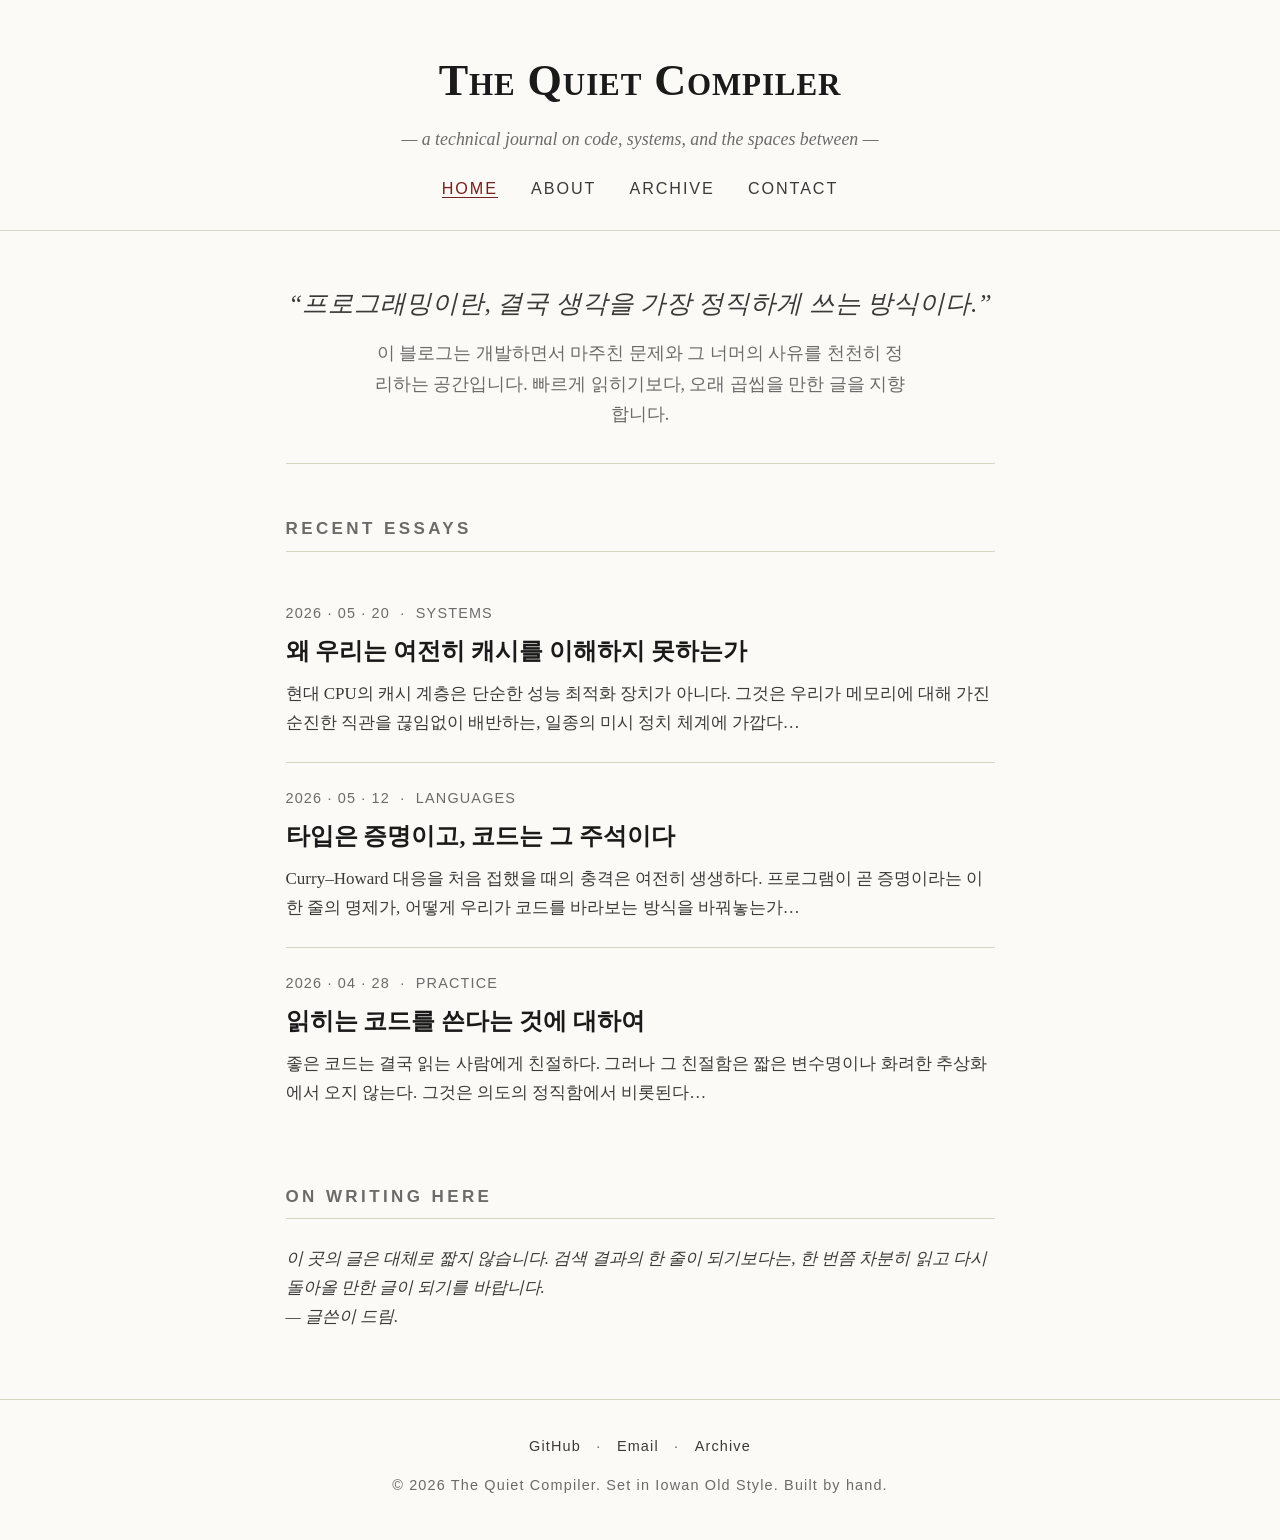
==== index.html @ c0830f88 "Add academic-style tech blog with home, about, archive and three sample posts Build a classic/academ" ====
<!DOCTYPE html>
<html lang="ko">
<head>
  <meta charset="UTF-8" />
  <meta name="viewport" content="width=device-width, initial-scale=1.0" />
  <title>The Quiet Compiler — A Technical Journal</title>
  <meta name="description" content="기술과 사유에 관한 개인 기록. 코드, 시스템, 그리고 그 사이의 여백에 대하여." />
  <link rel="stylesheet" href="assets/style.css" />
</head>
<body>

  <header class="site-header">
    <div class="container">
      <h1 class="site-title"><a href="index.html">The Quiet Compiler</a></h1>
      <p class="site-subtitle">— a technical journal on code, systems, and the spaces between —</p>
      <nav class="site-nav">
        <a href="index.html" class="active">Home</a>
        <a href="about.html">About</a>
        <a href="archive.html">Archive</a>
        <a href="mailto:hsprof.gong@gmail.com">Contact</a>
      </nav>
    </div>
  </header>

  <main class="container">

    <section class="hero">
      <h2>“프로그래밍이란, 결국 생각을 가장 정직하게 쓰는 방식이다.”</h2>
      <p>이 블로그는 개발하면서 마주친 문제와 그 너머의 사유를 천천히 정리하는 공간입니다.
         빠르게 읽히기보다, 오래 곱씹을 만한 글을 지향합니다.</p>
    </section>

    <h3 class="section-title">Recent Essays</h3>

    <ul class="post-list">
      <li>
        <div class="post-meta">2026 · 05 · 20 &nbsp;·&nbsp; Systems</div>
        <h2 class="post-title"><a href="posts/post-1.html">왜 우리는 여전히 캐시를 이해하지 못하는가</a></h2>
        <p class="post-excerpt">
          현대 CPU의 캐시 계층은 단순한 성능 최적화 장치가 아니다. 그것은 우리가 메모리에 대해 가진
          순진한 직관을 끊임없이 배반하는, 일종의 미시 정치 체계에 가깝다…
        </p>
      </li>

      <li>
        <div class="post-meta">2026 · 05 · 12 &nbsp;·&nbsp; Languages</div>
        <h2 class="post-title"><a href="posts/post-2.html">타입은 증명이고, 코드는 그 주석이다</a></h2>
        <p class="post-excerpt">
          Curry–Howard 대응을 처음 접했을 때의 충격은 여전히 생생하다. 프로그램이 곧 증명이라는
          이 한 줄의 명제가, 어떻게 우리가 코드를 바라보는 방식을 바꿔놓는가…
        </p>
      </li>

      <li>
        <div class="post-meta">2026 · 04 · 28 &nbsp;·&nbsp; Practice</div>
        <h2 class="post-title"><a href="posts/post-3.html">읽히는 코드를 쓴다는 것에 대하여</a></h2>
        <p class="post-excerpt">
          좋은 코드는 결국 읽는 사람에게 친절하다. 그러나 그 친절함은 짧은 변수명이나 화려한
          추상화에서 오지 않는다. 그것은 의도의 정직함에서 비롯된다…
        </p>
      </li>
    </ul>

    <h3 class="section-title">On Writing Here</h3>
    <p style="color: var(--ink-soft); font-style: italic;">
      이 곳의 글은 대체로 짧지 않습니다. 검색 결과의 한 줄이 되기보다는,
      한 번쯤 차분히 읽고 다시 돌아올 만한 글이 되기를 바랍니다.
      <br />— 글쓴이 드림.
    </p>

  </main>

  <footer class="site-footer">
    <div class="container">
      <div class="social">
        <a href="https://github.com/hsprofgong-sudo">GitHub</a> ·
        <a href="mailto:hsprof.gong@gmail.com">Email</a> ·
        <a href="archive.html">Archive</a>
      </div>
      <div>© 2026 The Quiet Compiler. Set in Iowan Old Style. Built by hand.</div>
    </div>
  </footer>

</body>
</html>
---- assets/style.css ----
/* ===== Academic / Classic Tech Blog Theme ===== */

:root {
  --bg: #fbfaf6;
  --paper: #ffffff;
  --ink: #1a1a1a;
  --ink-soft: #3a3a3a;
  --muted: #6b6b6b;
  --rule: #d8d4c4;
  --accent: #7a1f1f;
  --accent-soft: #9a3a3a;
  --code-bg: #f1ede2;
  --max-width: 760px;
}

* { box-sizing: border-box; }

html {
  font-size: 17px;
  scroll-behavior: smooth;
}

body {
  margin: 0;
  background: var(--bg);
  color: var(--ink);
  font-family: "Iowan Old Style", "Palatino Linotype", "Book Antiqua", Palatino, Georgia, "Times New Roman", serif;
  line-height: 1.7;
  -webkit-font-smoothing: antialiased;
  text-rendering: optimizeLegibility;
}

a {
  color: var(--accent);
  text-decoration: none;
  border-bottom: 1px solid transparent;
  transition: border-color 0.15s ease, color 0.15s ease;
}

a:hover {
  color: var(--accent-soft);
  border-bottom-color: var(--accent-soft);
}

/* ===== Layout ===== */

.container {
  max-width: var(--max-width);
  margin: 0 auto;
  padding: 0 1.5rem;
}

header.site-header {
  border-bottom: 1px solid var(--rule);
  padding: 2.5rem 0 1.5rem;
  margin-bottom: 3rem;
  text-align: center;
}

header.site-header .site-title {
  font-size: 2.6rem;
  font-weight: 700;
  letter-spacing: 0.02em;
  margin: 0;
  font-variant: small-caps;
}

header.site-header .site-title a {
  color: var(--ink);
  border-bottom: none;
}

header.site-header .site-subtitle {
  font-style: italic;
  color: var(--muted);
  margin: 0.4rem 0 1.2rem;
  font-size: 1.05rem;
}

nav.site-nav {
  margin-top: 0.6rem;
}

nav.site-nav a {
  margin: 0 0.85rem;
  font-size: 0.95rem;
  color: var(--ink-soft);
  text-transform: uppercase;
  letter-spacing: 0.12em;
  font-family: "Optima", "Gill Sans", "Trebuchet MS", sans-serif;
}

nav.site-nav a.active,
nav.site-nav a:hover {
  color: var(--accent);
  border-bottom-color: var(--accent);
}

/* ===== Hero / Intro ===== */

.hero {
  text-align: center;
  margin-bottom: 3rem;
  padding: 0 0 2rem;
  border-bottom: 1px double var(--rule);
}

.hero h2 {
  font-size: 1.5rem;
  font-style: italic;
  font-weight: 400;
  color: var(--ink-soft);
  margin: 0 0 0.8rem;
}

.hero p {
  color: var(--muted);
  font-size: 1.05rem;
  max-width: 540px;
  margin: 0 auto;
}

/* ===== Post list ===== */

.section-title {
  font-size: 1rem;
  text-transform: uppercase;
  letter-spacing: 0.2em;
  color: var(--muted);
  border-bottom: 1px solid var(--rule);
  padding-bottom: 0.4rem;
  margin: 3rem 0 1.5rem;
  font-family: "Optima", "Gill Sans", sans-serif;
}

.post-list {
  list-style: none;
  padding: 0;
  margin: 0;
}

.post-list li {
  padding: 1.4rem 0;
  border-bottom: 1px solid var(--rule);
}

.post-list li:last-child {
  border-bottom: none;
}

.post-list .post-meta {
  font-size: 0.85rem;
  color: var(--muted);
  letter-spacing: 0.08em;
  text-transform: uppercase;
  font-family: "Optima", "Gill Sans", sans-serif;
  margin-bottom: 0.3rem;
}

.post-list .post-title {
  font-size: 1.4rem;
  margin: 0.1rem 0 0.5rem;
  font-weight: 600;
}

.post-list .post-title a {
  color: var(--ink);
  border-bottom: none;
}

.post-list .post-title a:hover {
  color: var(--accent);
}

.post-list .post-excerpt {
  color: var(--ink-soft);
  margin: 0;
  font-size: 1rem;
}

/* ===== Article / Post page ===== */

article.post {
  padding: 1rem 0 3rem;
}

article.post header {
  text-align: center;
  margin-bottom: 2.5rem;
  padding-bottom: 1.5rem;
  border-bottom: 1px solid var(--rule);
}

article.post header h1 {
  font-size: 2.2rem;
  line-height: 1.25;
  margin: 0 0 0.6rem;
  font-weight: 700;
}

article.post header .meta {
  color: var(--muted);
  font-size: 0.9rem;
  letter-spacing: 0.12em;
  text-transform: uppercase;
  font-family: "Optima", "Gill Sans", sans-serif;
}

article.post p {
  margin: 0 0 1.2rem;
  text-align: justify;
  hyphens: auto;
}

article.post p:first-of-type::first-letter {
  font-size: 3.4rem;
  float: left;
  line-height: 1;
  padding: 0.3rem 0.6rem 0 0;
  font-weight: 700;
  color: var(--accent);
  font-family: "Iowan Old Style", Georgia, serif;
}

article.post h2 {
  font-size: 1.5rem;
  margin: 2.4rem 0 0.8rem;
  border-bottom: 1px solid var(--rule);
  padding-bottom: 0.3rem;
}

article.post h3 {
  font-size: 1.2rem;
  margin: 1.8rem 0 0.6rem;
  font-style: italic;
}

article.post blockquote {
  border-left: 3px solid var(--accent);
  margin: 1.5rem 0;
  padding: 0.4rem 1.2rem;
  color: var(--ink-soft);
  font-style: italic;
  background: rgba(122, 31, 31, 0.03);
}

article.post code {
  font-family: "SF Mono", "Menlo", Consolas, monospace;
  background: var(--code-bg);
  padding: 0.1rem 0.35rem;
  border-radius: 3px;
  font-size: 0.9em;
}

article.post pre {
  background: var(--code-bg);
  border: 1px solid var(--rule);
  border-radius: 4px;
  padding: 1rem 1.2rem;
  overflow-x: auto;
  font-size: 0.9rem;
  line-height: 1.55;
}

article.post pre code {
  background: transparent;
  padding: 0;
}

article.post ul, article.post ol {
  margin: 0 0 1.2rem;
  padding-left: 1.6rem;
}

article.post li {
  margin-bottom: 0.4rem;
}

article.post hr {
  border: none;
  text-align: center;
  margin: 2.5rem 0;
}

article.post hr::after {
  content: "❦";
  color: var(--accent);
  font-size: 1.3rem;
}

.post-footer {
  margin-top: 3rem;
  padding-top: 1.5rem;
  border-top: 1px solid var(--rule);
  text-align: center;
  font-family: "Optima", "Gill Sans", sans-serif;
  font-size: 0.9rem;
  letter-spacing: 0.1em;
  text-transform: uppercase;
}

/* ===== About page ===== */

.about-page h1 {
  font-size: 2rem;
  text-align: center;
  margin-bottom: 0.4rem;
}

.about-page .lead {
  text-align: center;
  font-style: italic;
  color: var(--muted);
  margin-bottom: 2.5rem;
}

.about-grid {
  display: grid;
  grid-template-columns: 1fr;
  gap: 1.5rem;
  margin-top: 2rem;
}

.about-card {
  border: 1px solid var(--rule);
  padding: 1.2rem 1.5rem;
  background: var(--paper);
}

.about-card h3 {
  margin: 0 0 0.6rem;
  font-size: 1.1rem;
  font-variant: small-caps;
  letter-spacing: 0.08em;
  color: var(--accent);
}

.about-card p, .about-card ul {
  margin: 0;
  color: var(--ink-soft);
  font-size: 0.98rem;
}

.about-card ul {
  padding-left: 1.2rem;
}

/* ===== Footer ===== */

footer.site-footer {
  margin-top: 4rem;
  padding: 2rem 0 2.5rem;
  border-top: 1px solid var(--rule);
  text-align: center;
  color: var(--muted);
  font-size: 0.85rem;
  font-family: "Optima", "Gill Sans", sans-serif;
  letter-spacing: 0.08em;
}

footer.site-footer .social {
  margin-bottom: 0.8rem;
}

footer.site-footer .social a {
  margin: 0 0.6rem;
  color: var(--ink-soft);
}

/* ===== Responsive ===== */

@media (max-width: 600px) {
  html { font-size: 16px; }
  header.site-header .site-title { font-size: 2rem; }
  article.post header h1 { font-size: 1.7rem; }
  nav.site-nav a { margin: 0 0.5rem; font-size: 0.85rem; }
}
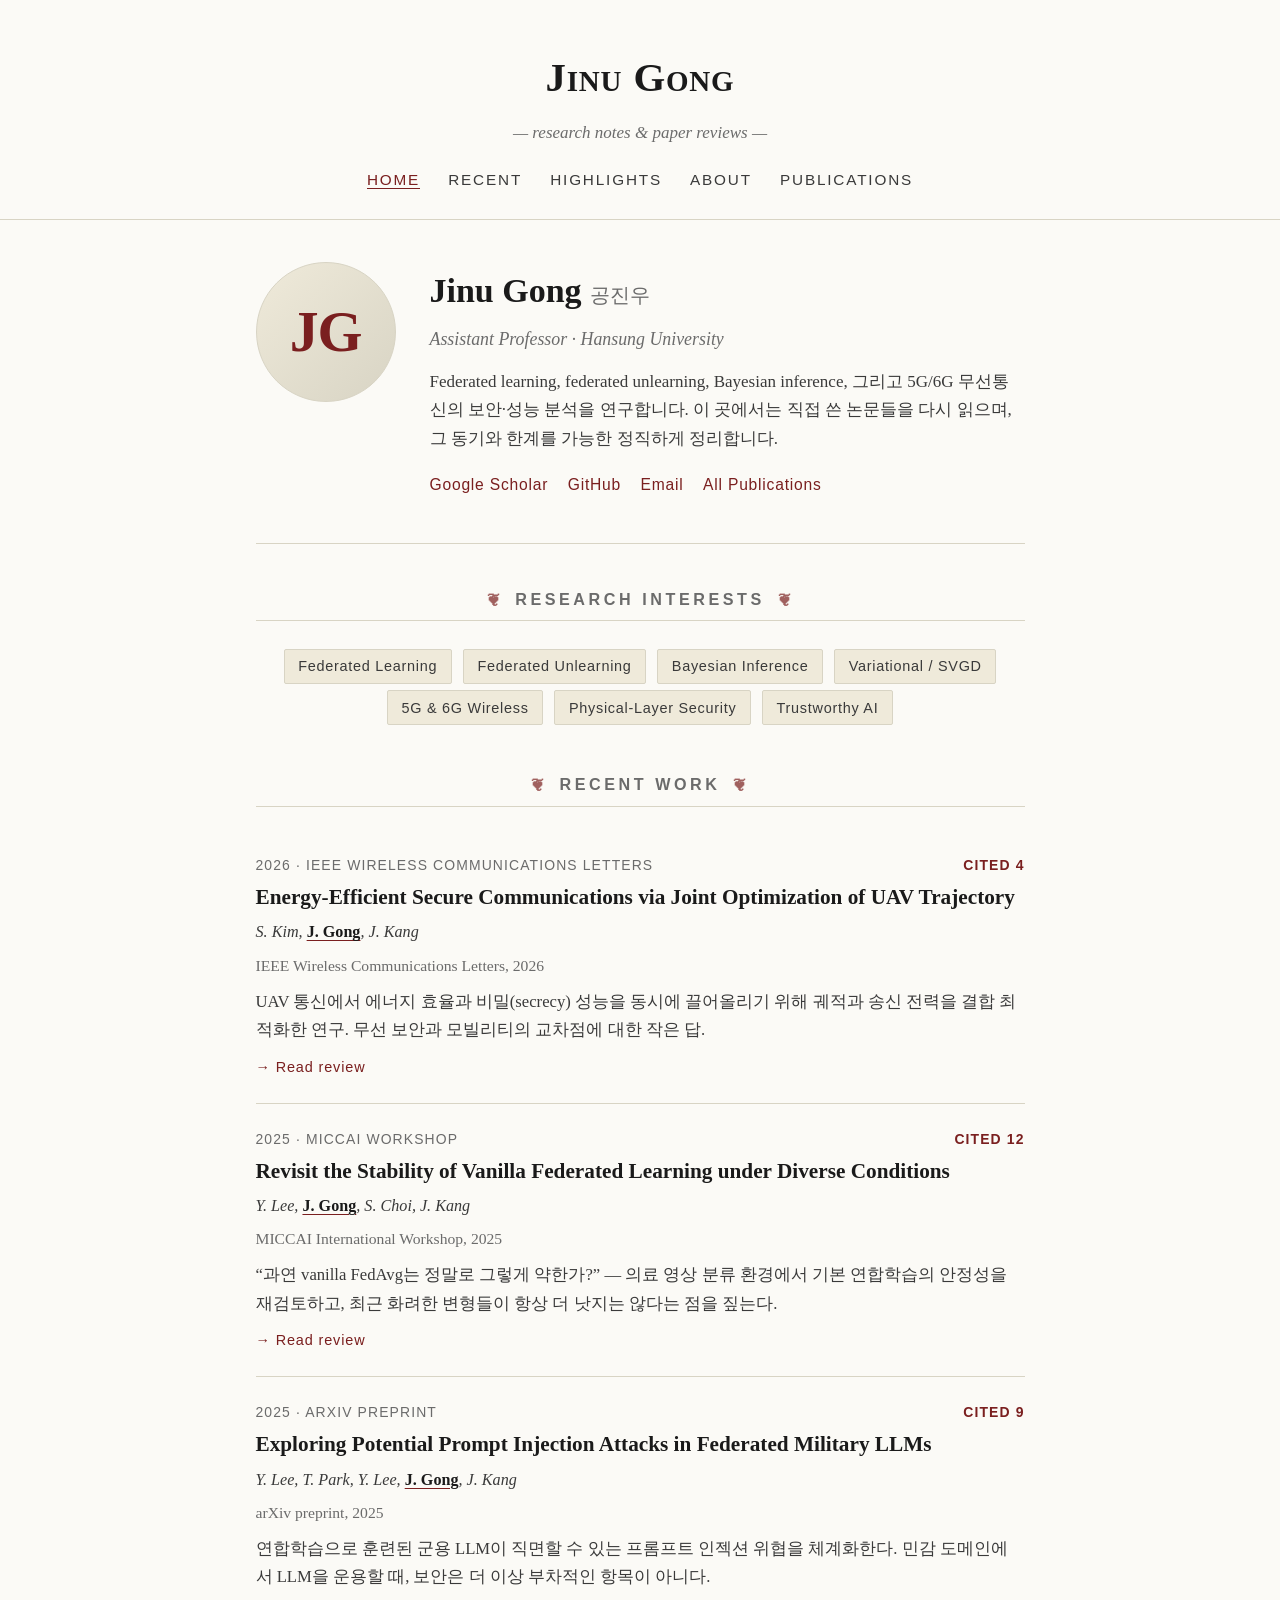
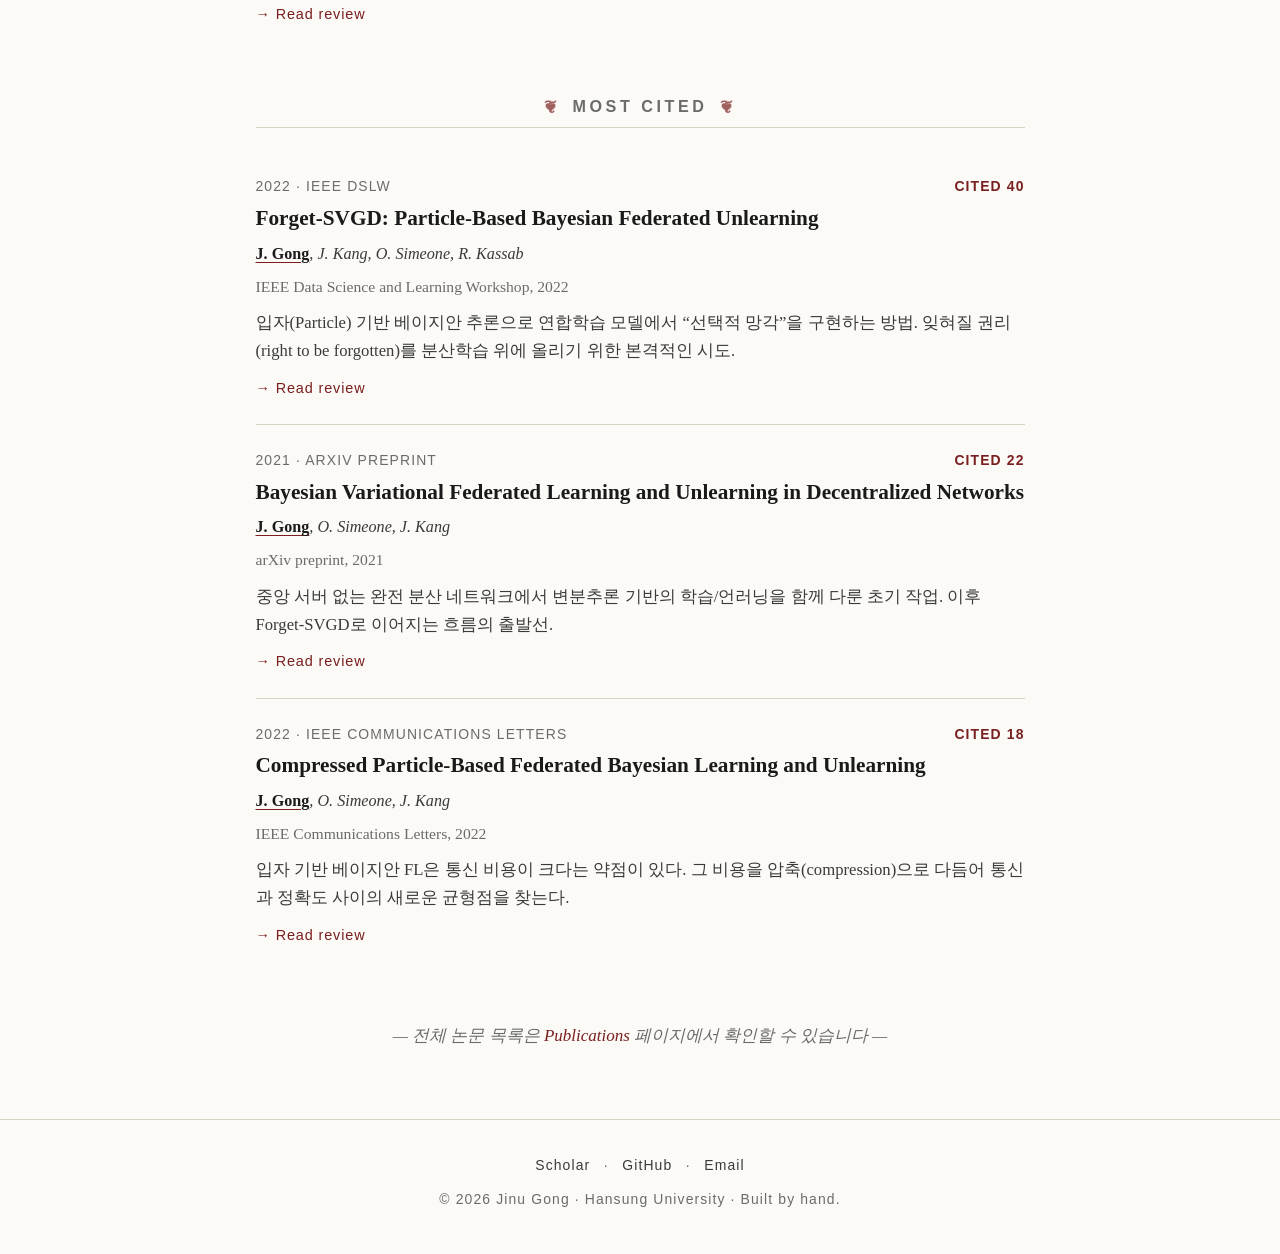
==== commit 8b6e787b: "Rebuild site as researcher homepage with paper reviews Replace the generic tech-blog scaffold with a" ====
--- a/index.html
+++ b/index.html
@@ -3,69 +3,184 @@
 <head>
   <meta charset="UTF-8" />
   <meta name="viewport" content="width=device-width, initial-scale=1.0" />
-  <title>The Quiet Compiler — A Technical Journal</title>
-  <meta name="description" content="기술과 사유에 관한 개인 기록. 코드, 시스템, 그리고 그 사이의 여백에 대하여." />
+  <title>Jinu Gong — Research Reviews</title>
+  <meta name="description" content="Jinu Gong (공진우) — Assistant Professor, Hansung University. Federated learning, unlearning, Bayesian learning, 5G/6G." />
   <link rel="stylesheet" href="assets/style.css" />
 </head>
 <body>
 
   <header class="site-header">
     <div class="container">
-      <h1 class="site-title"><a href="index.html">The Quiet Compiler</a></h1>
-      <p class="site-subtitle">— a technical journal on code, systems, and the spaces between —</p>
+      <h1 class="site-title"><a href="index.html">Jinu Gong</a></h1>
+      <p class="site-subtitle">— research notes &amp; paper reviews —</p>
       <nav class="site-nav">
         <a href="index.html" class="active">Home</a>
+        <a href="recent.html">Recent</a>
+        <a href="highlights.html">Highlights</a>
         <a href="about.html">About</a>
-        <a href="archive.html">Archive</a>
-        <a href="mailto:hsprof.gong@gmail.com">Contact</a>
+        <a href="archive.html">Publications</a>
       </nav>
     </div>
   </header>
 
   <main class="container">
 
-    <section class="hero">
-      <h2>“프로그래밍이란, 결국 생각을 가장 정직하게 쓰는 방식이다.”</h2>
-      <p>이 블로그는 개발하면서 마주친 문제와 그 너머의 사유를 천천히 정리하는 공간입니다.
-         빠르게 읽히기보다, 오래 곱씹을 만한 글을 지향합니다.</p>
+    <section class="profile">
+      <div class="avatar">JG</div>
+      <div>
+        <h1>Jinu Gong <span style="color: var(--muted); font-weight: 400; font-size: 1.2rem;">공진우</span></h1>
+        <p class="role">Assistant Professor · Hansung University</p>
+        <p class="bio">
+          Federated learning, federated unlearning, Bayesian inference, 그리고
+          5G/6G 무선통신의 보안·성능 분석을 연구합니다. 이 곳에서는 직접 쓴
+          논문들을 다시 읽으며, 그 동기와 한계를 가능한 정직하게 정리합니다.
+        </p>
+        <div class="links">
+          <a href="https://scholar.google.com/citations?user=gPl6uq4AAAAJ" target="_blank" rel="noopener">Google Scholar</a>
+          <a href="https://github.com/hsprofgong-sudo">GitHub</a>
+          <a href="mailto:hsprof.gong@gmail.com">Email</a>
+          <a href="archive.html">All Publications</a>
+        </div>
+      </div>
     </section>
 
-    <h3 class="section-title">Recent Essays</h3>
-
-    <ul class="post-list">
-      <li>
-        <div class="post-meta">2026 · 05 · 20 &nbsp;·&nbsp; Systems</div>
-        <h2 class="post-title"><a href="posts/post-1.html">왜 우리는 여전히 캐시를 이해하지 못하는가</a></h2>
-        <p class="post-excerpt">
-          현대 CPU의 캐시 계층은 단순한 성능 최적화 장치가 아니다. 그것은 우리가 메모리에 대해 가진
-          순진한 직관을 끊임없이 배반하는, 일종의 미시 정치 체계에 가깝다…
-        </p>
-      </li>
-
-      <li>
-        <div class="post-meta">2026 · 05 · 12 &nbsp;·&nbsp; Languages</div>
-        <h2 class="post-title"><a href="posts/post-2.html">타입은 증명이고, 코드는 그 주석이다</a></h2>
-        <p class="post-excerpt">
-          Curry–Howard 대응을 처음 접했을 때의 충격은 여전히 생생하다. 프로그램이 곧 증명이라는
-          이 한 줄의 명제가, 어떻게 우리가 코드를 바라보는 방식을 바꿔놓는가…
-        </p>
-      </li>
-
-      <li>
-        <div class="post-meta">2026 · 04 · 28 &nbsp;·&nbsp; Practice</div>
-        <h2 class="post-title"><a href="posts/post-3.html">읽히는 코드를 쓴다는 것에 대하여</a></h2>
-        <p class="post-excerpt">
-          좋은 코드는 결국 읽는 사람에게 친절하다. 그러나 그 친절함은 짧은 변수명이나 화려한
-          추상화에서 오지 않는다. 그것은 의도의 정직함에서 비롯된다…
-        </p>
-      </li>
+    <h2 class="section-title">Research Interests</h2>
+    <div class="interests">
+      <span class="pill">Federated Learning</span>
+      <span class="pill">Federated Unlearning</span>
+      <span class="pill">Bayesian Inference</span>
+      <span class="pill">Variational / SVGD</span>
+      <span class="pill">5G &amp; 6G Wireless</span>
+      <span class="pill">Physical-Layer Security</span>
+      <span class="pill">Trustworthy AI</span>
+    </div>
+
+    <h2 class="section-title">Recent Work</h2>
+    <ul class="paper-list">
+
+      <li>
+        <div class="paper-meta">
+          <span>2026 · IEEE Wireless Communications Letters</span>
+          <span class="citations">cited 4</span>
+        </div>
+        <h3 class="paper-title">
+          <a href="papers/recent-1.html">Energy-Efficient Secure Communications via Joint Optimization of UAV Trajectory</a>
+        </h3>
+        <p class="paper-authors">S. Kim, <em>J. Gong</em>, J. Kang</p>
+        <p class="paper-venue">IEEE Wireless Communications Letters, 2026</p>
+        <p class="paper-summary">
+          UAV 통신에서 에너지 효율과 비밀(secrecy) 성능을 동시에 끌어올리기 위해
+          궤적과 송신 전력을 결합 최적화한 연구. 무선 보안과 모빌리티의 교차점에 대한 작은 답.
+        </p>
+        <div class="paper-actions">
+          <a href="papers/recent-1.html">→ Read review</a>
+        </div>
+      </li>
+
+      <li>
+        <div class="paper-meta">
+          <span>2025 · MICCAI Workshop</span>
+          <span class="citations">cited 12</span>
+        </div>
+        <h3 class="paper-title">
+          <a href="papers/recent-2.html">Revisit the Stability of Vanilla Federated Learning under Diverse Conditions</a>
+        </h3>
+        <p class="paper-authors">Y. Lee, <em>J. Gong</em>, S. Choi, J. Kang</p>
+        <p class="paper-venue">MICCAI International Workshop, 2025</p>
+        <p class="paper-summary">
+          “과연 vanilla FedAvg는 정말로 그렇게 약한가?” — 의료 영상 분류 환경에서
+          기본 연합학습의 안정성을 재검토하고, 최근 화려한 변형들이 항상 더 낫지는 않다는 점을 짚는다.
+        </p>
+        <div class="paper-actions">
+          <a href="papers/recent-2.html">→ Read review</a>
+        </div>
+      </li>
+
+      <li>
+        <div class="paper-meta">
+          <span>2025 · arXiv preprint</span>
+          <span class="citations">cited 9</span>
+        </div>
+        <h3 class="paper-title">
+          <a href="papers/recent-3.html">Exploring Potential Prompt Injection Attacks in Federated Military LLMs</a>
+        </h3>
+        <p class="paper-authors">Y. Lee, T. Park, Y. Lee, <em>J. Gong</em>, J. Kang</p>
+        <p class="paper-venue">arXiv preprint, 2025</p>
+        <p class="paper-summary">
+          연합학습으로 훈련된 군용 LLM이 직면할 수 있는 프롬프트 인젝션 위협을 체계화한다.
+          민감 도메인에서 LLM을 운용할 때, 보안은 더 이상 부차적인 항목이 아니다.
+        </p>
+        <div class="paper-actions">
+          <a href="papers/recent-3.html">→ Read review</a>
+        </div>
+      </li>
+
     </ul>
 
-    <h3 class="section-title">On Writing Here</h3>
-    <p style="color: var(--ink-soft); font-style: italic;">
-      이 곳의 글은 대체로 짧지 않습니다. 검색 결과의 한 줄이 되기보다는,
-      한 번쯤 차분히 읽고 다시 돌아올 만한 글이 되기를 바랍니다.
-      <br />— 글쓴이 드림.
+    <h2 class="section-title">Most Cited</h2>
+    <ul class="paper-list">
+
+      <li>
+        <div class="paper-meta">
+          <span>2022 · IEEE DSLW</span>
+          <span class="citations">cited 40</span>
+        </div>
+        <h3 class="paper-title">
+          <a href="papers/cited-1.html">Forget-SVGD: Particle-Based Bayesian Federated Unlearning</a>
+        </h3>
+        <p class="paper-authors"><em>J. Gong</em>, J. Kang, O. Simeone, R. Kassab</p>
+        <p class="paper-venue">IEEE Data Science and Learning Workshop, 2022</p>
+        <p class="paper-summary">
+          입자(Particle) 기반 베이지안 추론으로 연합학습 모델에서 “선택적 망각”을 구현하는 방법.
+          잊혀질 권리(right to be forgotten)를 분산학습 위에 올리기 위한 본격적인 시도.
+        </p>
+        <div class="paper-actions">
+          <a href="papers/cited-1.html">→ Read review</a>
+        </div>
+      </li>
+
+      <li>
+        <div class="paper-meta">
+          <span>2021 · arXiv preprint</span>
+          <span class="citations">cited 22</span>
+        </div>
+        <h3 class="paper-title">
+          <a href="papers/cited-2.html">Bayesian Variational Federated Learning and Unlearning in Decentralized Networks</a>
+        </h3>
+        <p class="paper-authors"><em>J. Gong</em>, O. Simeone, J. Kang</p>
+        <p class="paper-venue">arXiv preprint, 2021</p>
+        <p class="paper-summary">
+          중앙 서버 없는 완전 분산 네트워크에서 변분추론 기반의 학습/언러닝을 함께 다룬 초기 작업.
+          이후 Forget-SVGD로 이어지는 흐름의 출발선.
+        </p>
+        <div class="paper-actions">
+          <a href="papers/cited-2.html">→ Read review</a>
+        </div>
+      </li>
+
+      <li>
+        <div class="paper-meta">
+          <span>2022 · IEEE Communications Letters</span>
+          <span class="citations">cited 18</span>
+        </div>
+        <h3 class="paper-title">
+          <a href="papers/cited-3.html">Compressed Particle-Based Federated Bayesian Learning and Unlearning</a>
+        </h3>
+        <p class="paper-authors"><em>J. Gong</em>, O. Simeone, J. Kang</p>
+        <p class="paper-venue">IEEE Communications Letters, 2022</p>
+        <p class="paper-summary">
+          입자 기반 베이지안 FL은 통신 비용이 크다는 약점이 있다.
+          그 비용을 압축(compression)으로 다듬어 통신과 정확도 사이의 새로운 균형점을 찾는다.
+        </p>
+        <div class="paper-actions">
+          <a href="papers/cited-3.html">→ Read review</a>
+        </div>
+      </li>
+
+    </ul>
+
+    <p style="text-align: center; margin-top: 3rem; color: var(--muted); font-style: italic;">
+      — 전체 논문 목록은 <a href="archive.html">Publications</a> 페이지에서 확인할 수 있습니다 —
     </p>
 
   </main>
@@ -73,11 +188,11 @@
   <footer class="site-footer">
     <div class="container">
       <div class="social">
+        <a href="https://scholar.google.com/citations?user=gPl6uq4AAAAJ" target="_blank" rel="noopener">Scholar</a> ·
         <a href="https://github.com/hsprofgong-sudo">GitHub</a> ·
-        <a href="mailto:hsprof.gong@gmail.com">Email</a> ·
-        <a href="archive.html">Archive</a>
+        <a href="mailto:hsprof.gong@gmail.com">Email</a>
       </div>
-      <div>© 2026 The Quiet Compiler. Set in Iowan Old Style. Built by hand.</div>
+      <div>© 2026 Jinu Gong · Hansung University · Built by hand.</div>
     </div>
   </footer>
 
--- a/assets/style.css
+++ b/assets/style.css
@@ -1,4 +1,4 @@
-/* ===== Academic / Classic Tech Blog Theme ===== */
+/* ===== Academic / Classic Researcher Homepage Theme ===== */
 
 :root {
   --bg: #fbfaf6;
@@ -10,7 +10,8 @@
   --accent: #7a1f1f;
   --accent-soft: #9a3a3a;
   --code-bg: #f1ede2;
-  --max-width: 760px;
+  --tag-bg: #efeada;
+  --max-width: 820px;
 }
 
 * { box-sizing: border-box; }
@@ -52,13 +53,13 @@
 
 header.site-header {
   border-bottom: 1px solid var(--rule);
-  padding: 2.5rem 0 1.5rem;
-  margin-bottom: 3rem;
+  padding: 2.5rem 0 1.4rem;
+  margin-bottom: 2.5rem;
   text-align: center;
 }
 
 header.site-header .site-title {
-  font-size: 2.6rem;
+  font-size: 2.4rem;
   font-weight: 700;
   letter-spacing: 0.02em;
   margin: 0;
@@ -73,17 +74,17 @@
 header.site-header .site-subtitle {
   font-style: italic;
   color: var(--muted);
-  margin: 0.4rem 0 1.2rem;
-  font-size: 1.05rem;
+  margin: 0.4rem 0 1.1rem;
+  font-size: 1rem;
 }
 
 nav.site-nav {
-  margin-top: 0.6rem;
+  margin-top: 0.5rem;
 }
 
 nav.site-nav a {
-  margin: 0 0.85rem;
-  font-size: 0.95rem;
+  margin: 0 0.7rem;
+  font-size: 0.9rem;
   color: var(--ink-soft);
   text-transform: uppercase;
   letter-spacing: 0.12em;
@@ -96,199 +97,352 @@
   border-bottom-color: var(--accent);
 }
 
-/* ===== Hero / Intro ===== */
-
-.hero {
-  text-align: center;
-  margin-bottom: 3rem;
-  padding: 0 0 2rem;
+/* ===== Profile / Hero ===== */
+
+.profile {
+  display: grid;
+  grid-template-columns: 140px 1fr;
+  gap: 2rem;
+  align-items: start;
+  padding-bottom: 2.5rem;
+  margin-bottom: 2.5rem;
   border-bottom: 1px double var(--rule);
 }
 
-.hero h2 {
-  font-size: 1.5rem;
-  font-style: italic;
-  font-weight: 400;
-  color: var(--ink-soft);
+.profile .avatar {
+  width: 140px;
+  height: 140px;
+  border-radius: 50%;
+  background: linear-gradient(135deg, #efeada 0%, #d8d4c4 100%);
+  display: flex;
+  align-items: center;
+  justify-content: center;
+  font-family: "Iowan Old Style", Georgia, serif;
+  font-size: 3.4rem;
+  color: var(--accent);
+  font-weight: 700;
+  border: 1px solid var(--rule);
+  font-variant: small-caps;
+  letter-spacing: -0.02em;
+}
+
+.profile h1 {
+  margin: 0 0 0.2rem;
+  font-size: 2rem;
+  font-weight: 700;
+}
+
+.profile .role {
+  font-style: italic;
+  color: var(--muted);
   margin: 0 0 0.8rem;
-}
-
-.hero p {
-  color: var(--muted);
   font-size: 1.05rem;
-  max-width: 540px;
-  margin: 0 auto;
-}
-
-/* ===== Post list ===== */
+}
+
+.profile .bio {
+  margin: 0 0 1rem;
+  color: var(--ink-soft);
+}
+
+.profile .links a {
+  margin-right: 0.9rem;
+  font-size: 0.92rem;
+  font-family: "Optima", "Gill Sans", sans-serif;
+  letter-spacing: 0.05em;
+}
+
+/* ===== Section title ===== */
 
 .section-title {
-  font-size: 1rem;
+  font-size: 0.95rem;
   text-transform: uppercase;
-  letter-spacing: 0.2em;
+  letter-spacing: 0.22em;
   color: var(--muted);
   border-bottom: 1px solid var(--rule);
   padding-bottom: 0.4rem;
-  margin: 3rem 0 1.5rem;
-  font-family: "Optima", "Gill Sans", sans-serif;
-}
-
-.post-list {
+  margin: 2.5rem 0 1.4rem;
+  font-family: "Optima", "Gill Sans", sans-serif;
+  text-align: center;
+}
+
+.section-title::before,
+.section-title::after {
+  content: "❦";
+  color: var(--accent);
+  font-size: 0.85rem;
+  margin: 0 0.7rem;
+  opacity: 0.7;
+}
+
+/* ===== Research interest pills ===== */
+
+.interests {
+  text-align: center;
+  margin-bottom: 1rem;
+}
+
+.interests .pill {
+  display: inline-block;
+  padding: 0.25rem 0.8rem;
+  margin: 0.2rem;
+  background: var(--tag-bg);
+  border: 1px solid var(--rule);
+  font-family: "Optima", "Gill Sans", sans-serif;
+  font-size: 0.85rem;
+  letter-spacing: 0.05em;
+  color: var(--ink-soft);
+  border-radius: 2px;
+}
+
+/* ===== Paper list ===== */
+
+.paper-list {
   list-style: none;
   padding: 0;
   margin: 0;
 }
 
-.post-list li {
+.paper-list li {
   padding: 1.4rem 0;
   border-bottom: 1px solid var(--rule);
 }
 
-.post-list li:last-child {
+.paper-list li:last-child {
   border-bottom: none;
 }
 
-.post-list .post-meta {
-  font-size: 0.85rem;
+.paper-meta {
+  font-size: 0.82rem;
   color: var(--muted);
   letter-spacing: 0.08em;
   text-transform: uppercase;
   font-family: "Optima", "Gill Sans", sans-serif;
   margin-bottom: 0.3rem;
-}
-
-.post-list .post-title {
-  font-size: 1.4rem;
-  margin: 0.1rem 0 0.5rem;
+  display: flex;
+  justify-content: space-between;
+  flex-wrap: wrap;
+  gap: 0.5rem;
+}
+
+.paper-meta .citations {
+  color: var(--accent);
   font-weight: 600;
 }
 
-.post-list .post-title a {
+.paper-title {
+  font-size: 1.25rem;
+  margin: 0.2rem 0 0.4rem;
+  font-weight: 600;
+  line-height: 1.35;
+}
+
+.paper-title a {
   color: var(--ink);
   border-bottom: none;
 }
 
-.post-list .post-title a:hover {
-  color: var(--accent);
-}
-
-.post-list .post-excerpt {
-  color: var(--ink-soft);
-  margin: 0;
-  font-size: 1rem;
-}
-
-/* ===== Article / Post page ===== */
-
-article.post {
-  padding: 1rem 0 3rem;
-}
-
-article.post header {
-  text-align: center;
-  margin-bottom: 2.5rem;
+.paper-title a:hover {
+  color: var(--accent);
+}
+
+.paper-authors {
+  font-style: italic;
+  color: var(--ink-soft);
+  margin: 0.1rem 0 0.4rem;
+  font-size: 0.95rem;
+}
+
+.paper-authors em {
+  font-style: normal;
+  font-weight: 700;
+  color: var(--ink);
+  text-decoration: underline;
+  text-decoration-color: var(--accent);
+  text-underline-offset: 3px;
+}
+
+.paper-venue {
+  color: var(--muted);
+  font-size: 0.92rem;
+  margin: 0 0 0.5rem;
+}
+
+.paper-summary {
+  color: var(--ink-soft);
+  margin: 0.5rem 0 0;
+  font-size: 0.98rem;
+}
+
+.paper-actions {
+  margin-top: 0.6rem;
+  font-family: "Optima", "Gill Sans", sans-serif;
+  font-size: 0.85rem;
+  letter-spacing: 0.06em;
+}
+
+.paper-actions a {
+  margin-right: 1.1rem;
+}
+
+/* ===== Review / paper page ===== */
+
+article.review {
+  padding: 0.5rem 0 3rem;
+}
+
+article.review header.review-head {
+  text-align: center;
+  margin-bottom: 2.2rem;
   padding-bottom: 1.5rem;
   border-bottom: 1px solid var(--rule);
 }
 
-article.post header h1 {
-  font-size: 2.2rem;
-  line-height: 1.25;
-  margin: 0 0 0.6rem;
+article.review header.review-head .kicker {
+  font-family: "Optima", "Gill Sans", sans-serif;
+  text-transform: uppercase;
+  letter-spacing: 0.2em;
+  font-size: 0.78rem;
+  color: var(--accent);
+  margin-bottom: 0.7rem;
+}
+
+article.review header.review-head h1 {
+  font-size: 1.85rem;
+  line-height: 1.3;
+  margin: 0 0 0.7rem;
   font-weight: 700;
 }
 
-article.post header .meta {
-  color: var(--muted);
-  font-size: 0.9rem;
-  letter-spacing: 0.12em;
-  text-transform: uppercase;
-  font-family: "Optima", "Gill Sans", sans-serif;
-}
-
-article.post p {
-  margin: 0 0 1.2rem;
+article.review header.review-head .authors {
+  font-style: italic;
+  color: var(--ink-soft);
+  margin: 0.2rem 0;
+}
+
+article.review header.review-head .venue {
+  color: var(--muted);
+  font-size: 0.92rem;
+  margin: 0.2rem 0 0.8rem;
+}
+
+article.review header.review-head .badges span {
+  display: inline-block;
+  padding: 0.2rem 0.7rem;
+  margin: 0.2rem;
+  background: var(--tag-bg);
+  border: 1px solid var(--rule);
+  font-family: "Optima", "Gill Sans", sans-serif;
+  font-size: 0.8rem;
+  letter-spacing: 0.06em;
+  color: var(--ink-soft);
+}
+
+article.review h2 {
+  font-size: 1.35rem;
+  margin: 2.2rem 0 0.7rem;
+  border-bottom: 1px solid var(--rule);
+  padding-bottom: 0.3rem;
+}
+
+article.review h3 {
+  font-size: 1.1rem;
+  margin: 1.5rem 0 0.5rem;
+  font-style: italic;
+}
+
+article.review p {
+  margin: 0 0 1.1rem;
   text-align: justify;
   hyphens: auto;
 }
 
-article.post p:first-of-type::first-letter {
-  font-size: 3.4rem;
-  float: left;
-  line-height: 1;
-  padding: 0.3rem 0.6rem 0 0;
-  font-weight: 700;
-  color: var(--accent);
-  font-family: "Iowan Old Style", Georgia, serif;
-}
-
-article.post h2 {
-  font-size: 1.5rem;
-  margin: 2.4rem 0 0.8rem;
-  border-bottom: 1px solid var(--rule);
-  padding-bottom: 0.3rem;
-}
-
-article.post h3 {
-  font-size: 1.2rem;
-  margin: 1.8rem 0 0.6rem;
-  font-style: italic;
-}
-
-article.post blockquote {
+article.review blockquote {
   border-left: 3px solid var(--accent);
-  margin: 1.5rem 0;
-  padding: 0.4rem 1.2rem;
+  margin: 1.3rem 0;
+  padding: 0.4rem 1.1rem;
   color: var(--ink-soft);
   font-style: italic;
   background: rgba(122, 31, 31, 0.03);
 }
 
-article.post code {
+article.review code {
   font-family: "SF Mono", "Menlo", Consolas, monospace;
   background: var(--code-bg);
-  padding: 0.1rem 0.35rem;
+  padding: 0.1rem 0.3rem;
   border-radius: 3px;
   font-size: 0.9em;
 }
 
-article.post pre {
+article.review pre {
   background: var(--code-bg);
   border: 1px solid var(--rule);
   border-radius: 4px;
-  padding: 1rem 1.2rem;
+  padding: 0.9rem 1.1rem;
   overflow-x: auto;
-  font-size: 0.9rem;
-  line-height: 1.55;
-}
-
-article.post pre code {
+  font-size: 0.88rem;
+}
+
+article.review pre code {
   background: transparent;
   padding: 0;
 }
 
-article.post ul, article.post ol {
-  margin: 0 0 1.2rem;
-  padding-left: 1.6rem;
-}
-
-article.post li {
+article.review ul, article.review ol {
+  margin: 0 0 1.1rem;
+  padding-left: 1.5rem;
+}
+
+article.review li {
+  margin-bottom: 0.35rem;
+}
+
+article.review hr {
+  border: none;
+  text-align: center;
+  margin: 2.2rem 0;
+}
+
+article.review hr::after {
+  content: "❦";
+  color: var(--accent);
+  font-size: 1.2rem;
+}
+
+.review-tldr {
+  background: var(--paper);
+  border: 1px solid var(--rule);
+  border-left: 4px solid var(--accent);
+  padding: 1rem 1.3rem;
+  margin: 1.5rem 0 2rem;
+}
+
+.review-tldr strong {
+  display: block;
+  font-family: "Optima", "Gill Sans", sans-serif;
+  text-transform: uppercase;
+  letter-spacing: 0.15em;
+  font-size: 0.8rem;
+  color: var(--accent);
   margin-bottom: 0.4rem;
 }
 
-article.post hr {
-  border: none;
-  text-align: center;
-  margin: 2.5rem 0;
-}
-
-article.post hr::after {
-  content: "❦";
-  color: var(--accent);
-  font-size: 1.3rem;
-}
-
-.post-footer {
+.review-tldr p {
+  margin: 0;
+  text-align: left;
+}
+
+.bibtex {
+  background: var(--code-bg);
+  border: 1px solid var(--rule);
+  padding: 0.9rem 1.1rem;
+  font-family: "SF Mono", "Menlo", Consolas, monospace;
+  font-size: 0.82rem;
+  white-space: pre-wrap;
+  overflow-x: auto;
+  margin-top: 0.8rem;
+}
+
+.review-footer {
   margin-top: 3rem;
   padding-top: 1.5rem;
   border-top: 1px solid var(--rule);
@@ -304,7 +458,7 @@
 .about-page h1 {
   font-size: 2rem;
   text-align: center;
-  margin-bottom: 0.4rem;
+  margin-bottom: 0.3rem;
 }
 
 .about-page .lead {
@@ -317,8 +471,8 @@
 .about-grid {
   display: grid;
   grid-template-columns: 1fr;
-  gap: 1.5rem;
-  margin-top: 2rem;
+  gap: 1.3rem;
+  margin-top: 1.5rem;
 }
 
 .about-card {
@@ -329,7 +483,7 @@
 
 .about-card h3 {
   margin: 0 0 0.6rem;
-  font-size: 1.1rem;
+  font-size: 1.05rem;
   font-variant: small-caps;
   letter-spacing: 0.08em;
   color: var(--accent);
@@ -338,7 +492,7 @@
 .about-card p, .about-card ul {
   margin: 0;
   color: var(--ink-soft);
-  font-size: 0.98rem;
+  font-size: 0.97rem;
 }
 
 .about-card ul {
@@ -353,25 +507,28 @@
   border-top: 1px solid var(--rule);
   text-align: center;
   color: var(--muted);
-  font-size: 0.85rem;
+  font-size: 0.82rem;
   font-family: "Optima", "Gill Sans", sans-serif;
   letter-spacing: 0.08em;
 }
 
 footer.site-footer .social {
-  margin-bottom: 0.8rem;
+  margin-bottom: 0.6rem;
 }
 
 footer.site-footer .social a {
-  margin: 0 0.6rem;
+  margin: 0 0.5rem;
   color: var(--ink-soft);
 }
 
 /* ===== Responsive ===== */
 
-@media (max-width: 600px) {
+@media (max-width: 640px) {
   html { font-size: 16px; }
-  header.site-header .site-title { font-size: 2rem; }
-  article.post header h1 { font-size: 1.7rem; }
-  nav.site-nav a { margin: 0 0.5rem; font-size: 0.85rem; }
-}
+  header.site-header .site-title { font-size: 1.9rem; }
+  .profile { grid-template-columns: 1fr; text-align: center; gap: 1.2rem; }
+  .profile .avatar { margin: 0 auto; width: 110px; height: 110px; font-size: 2.6rem; }
+  article.review header.review-head h1 { font-size: 1.5rem; }
+  nav.site-nav a { margin: 0 0.4rem; font-size: 0.8rem; }
+  .paper-meta { flex-direction: column; gap: 0.1rem; }
+}
